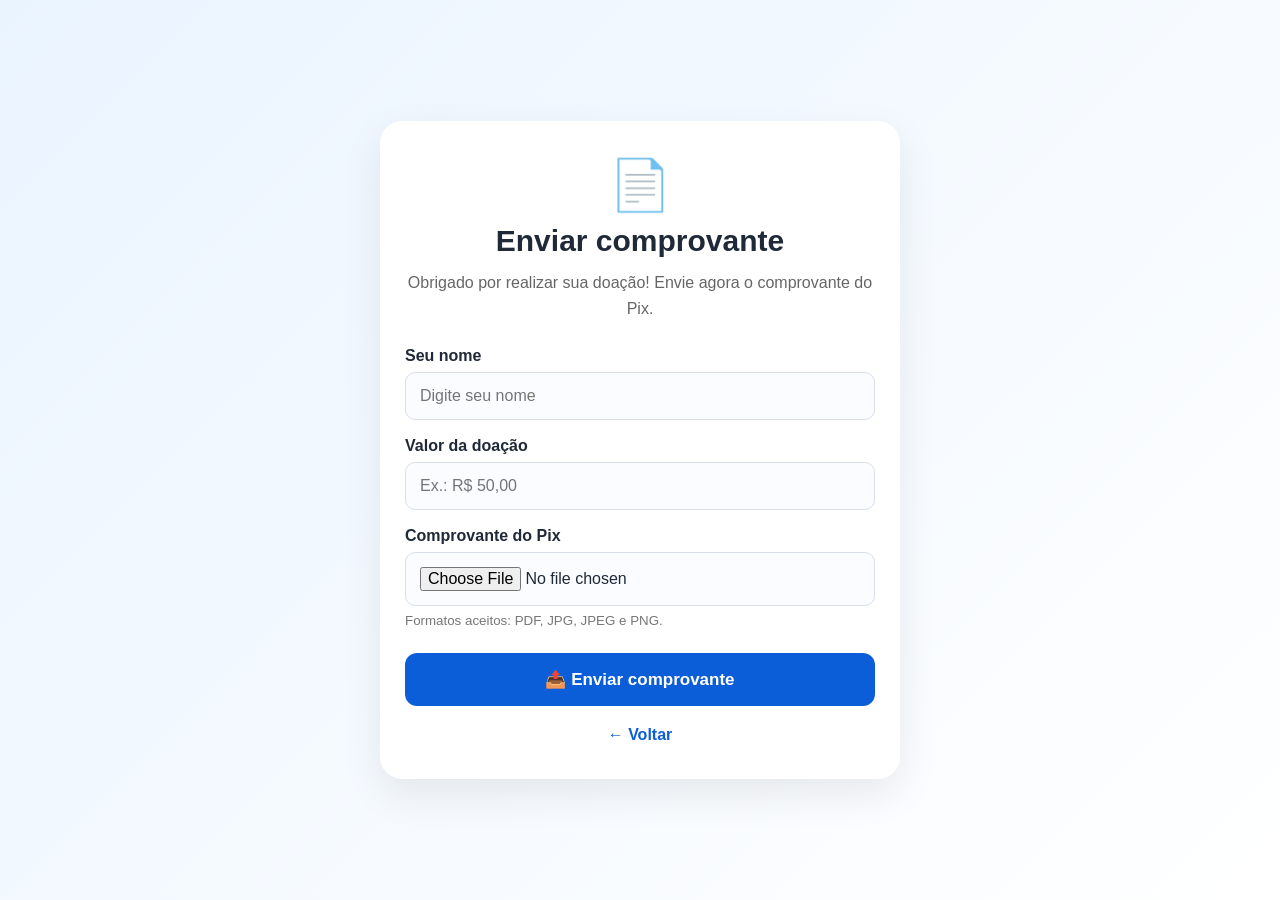
==== comprovante.html @ 161dfbdf "Update comprovante.html" ====
<!DOCTYPE html>
<html lang="pt-BR">

<head>
    <meta charset="UTF-8">
    <meta name="viewport" content="width=device-width, initial-scale=1.0">

    <title>Enviar comprovante</title>

    <link rel="stylesheet" href="style.css">
</head>

<body>

    <main class="pagina">

        <div class="card">

            <div class="icone">📄</div>

            <h1>Enviar comprovante</h1>

            <p>
                Obrigado por realizar sua doação!
                Envie agora o comprovante do Pix.
            </p>

            <form
                action="marllonbomfim0@gmail.com"
                method="POST"
                enctype="multipart/form-data"
            >

                <!-- ASSUNTO DO E-MAIL -->

                <input
                    type="hidden"
                    name="_subject"
                    value="Novo comprovante - Juntos por uma Criança"
                >


                <!-- FORMATO DO E-MAIL -->

                <input
                    type="hidden"
                    name="_template"
                    value="table"
                >


                <!-- CAPTCHA -->

                <input
                    type="hidden"
                    name="_captcha"
                    value="false"
                >


                <!-- NOME -->

                <label for="nome">
                    Seu nome
                </label>

                <input
                    type="text"
                    id="nome"
                    name="Nome"
                    placeholder="Digite seu nome"
                    required
                >


                <!-- VALOR -->

                <label for="valor">
                    Valor da doação
                </label>

                <input
                    type="text"
                    id="valor"
                    name="Valor da doação"
                    placeholder="Ex.: R$ 50,00"
                    required
                >


                <!-- COMPROVANTE -->

                <label for="arquivo">
                    Comprovante do Pix
                </label>

                <input
                    type="file"
                    id="arquivo"
                    name="attachment"
                    accept="application/pdf,.pdf,image/jpeg,.jpg,.jpeg,image/png,.png"
                    required
                >

                <small>
                    Formatos aceitos: PDF, JPG, JPEG e PNG.
                </small>


                <!-- BOTÃO -->

                <button
                    type="submit"
                    class="botao"
                >
                    📤 Enviar comprovante
                </button>

            </form>


            <!-- VOLTAR -->

            <a
                href="pix.html"
                class="voltar"
            >
                ← Voltar
            </a>

        </div>

    </main>

</body>

</html>
---- style.css ----
* {
    margin: 0;
    padding: 0;
    box-sizing: border-box;
}

body {
    font-family: Arial, Helvetica, sans-serif;
    background: #f4f8ff;
    color: #202938;
}


/* PÁGINA */

.pagina {
    min-height: 100vh;

    display: flex;
    align-items: center;
    justify-content: center;

    padding: 25px;

    background:
        linear-gradient(
            135deg,
            #eaf4ff,
            #ffffff
        );
}


/* PRIMEIRA PÁGINA */

.inicio {
    text-align: center;

    background:
        linear-gradient(
            135deg,
            #075dcc,
            #4da3ff
        );

    color: white;
}

.conteudo {
    width: 100%;
    max-width: 600px;
}

.coracao {
    font-size: 65px;
    margin-bottom: 15px;
}

.inicio h1 {
    font-size: 42px;
    margin-bottom: 15px;
}

.inicio .subtitulo {
    font-size: 25px;
    font-weight: bold;
    margin-bottom: 15px;
}

.inicio p {
    font-size: 18px;
    line-height: 1.6;
    margin-bottom: 30px;
}


/* CARD */

.card {
    width: 100%;
    max-width: 520px;

    background: white;

    padding: 35px 25px;

    border-radius: 22px;

    text-align: center;

    box-shadow:
        0 15px 40px rgba(0, 0, 0, 0.08);
}

.card h1 {
    font-size: 30px;
    margin-bottom: 12px;
}

.card p {
    color: #666;
    line-height: 1.6;
    margin-bottom: 25px;
}

.icone {
    font-size: 50px;
    margin-bottom: 10px;
}

.pix-icon {
    font-size: 55px;
    margin-bottom: 10px;
}


/* BOTÃO */

.botao {
    display: block;

    width: 100%;

    margin-top: 25px;

    padding: 16px;

    border: none;
    border-radius: 12px;

    background: #0b5ed7;
    color: white;

    text-decoration: none;

    font-size: 17px;
    font-weight: bold;

    cursor: pointer;

    text-align: center;

    transition: 0.2s;
}

.botao:hover {
    transform: translateY(-2px);
    background: #084db3;
}


/* VALORES */

.valores {
    display: grid;

    grid-template-columns: 1fr 1fr;

    gap: 12px;

    margin: 25px 0;
}

.valores button {
    padding: 15px;

    background: white;

    border: 2px solid #0b5ed7;

    color: #0b5ed7;

    border-radius: 12px;

    font-size: 16px;
    font-weight: bold;

    cursor: pointer;
}

.valores button:hover {
    background: #0b5ed7;
    color: white;
}


/* INPUTS */

label {
    display: block;

    text-align: left;

    font-weight: bold;

    margin: 17px 0 7px;
}

input[type="number"],
input[type="text"],
input[type="file"] {
    width: 100%;

    padding: 14px;

    border: 1px solid #d9dfe8;

    border-radius: 10px;

    font-size: 16px;

    outline: none;

    background: #fafcff;
}

input:focus {
    border-color: #0b5ed7;
}


/* PIX */

.pix-box {
    background: #f1f5f9;

    padding: 20px;

    border-radius: 15px;

    margin: 25px 0;
}

.pix-box span {
    display: block;

    font-size: 14px;

    color: #777;

    margin-bottom: 8px;
}

.pix-box strong {
    display: block;

    font-size: 21px;

    word-break: break-all;

    margin-bottom: 18px;
}

.botao-secundario {
    border: none;

    background: #0b5ed7;

    color: white;

    padding: 12px 20px;

    border-radius: 9px;

    font-weight: bold;

    cursor: pointer;
}

.copiado {
    display: none;

    color: #159447 !important;

    font-weight: bold;

    margin: 12px 0 0 !important;
}

.aviso {
    font-size: 14px;

    color: #777;
}


/* VOLTAR */

.voltar {
    display: block;

    margin-top: 20px;

    color: #0b5ed7;

    text-decoration: none;

    font-weight: bold;
}


/* ARQUIVO */

small {
    display: block;

    text-align: left;

    margin-top: 7px;

    color: #777;
}


/* AGRADECIMENTO */

.agradecimento .coracao {
    font-size: 70px;
}

.agradecimento h2 {
    margin-bottom: 15px;
}

.linha {
    width: 80px;

    height: 3px;

    background: #0b5ed7;

    margin: 25px auto;
}

.frase-final {
    font-weight: bold;
    color: #0b5ed7 !important;
}


/* CELULAR */

@media (max-width: 500px) {

    .pagina {
        padding: 15px;
    }

    .inicio h1 {
        font-size: 34px;
    }

    .inicio .subtitulo {
        font-size: 21px;
    }

    .inicio p {
        font-size: 16px;
    }

    .card {
        padding: 30px 20px;
    }

    .card h1 {
        font-size: 27px;
    }

    .valores {
        gap: 10px;
    }
.foto-topo {
    width: 100%;
    height: 300px;
    

}


.foto-topo img {
    width: 100%;
    height: 150%;
    

}


.inicio-conteudo {
    min-height: calc(100vh - 300px);

    padding: 45px 25px;

    display: flex;
    flex-direction: column;
    align-items: center;
    justify-content: center;

    text-align: center;

    background: linear-gradient(
        135deg,
        #075dcc,
        #4da3ff
    );

    color: white;
}


.inicio-conteudo .coracao {
    font-size: 55px;
    margin-bottom: 10px;
}


.inicio-conteudo h1 {
    font-size: 38px;
    margin-bottom: 10px;
}


.inicio-conteudo h2 {
    font-size: 24px;
    margin-bottom: 15px;
}


.inicio-conteudo p {
    max-width: 600px;
    font-size: 17px;
    line-height: 1.6;
    margin-bottom: 25px;
}


/* CELULAR */

@media (max-width: 600px) {

    .foto-topo {
        height: 250px;
    }

    .inicio-conteudo {
        min-height: calc(100vh - 250px);
    }

    .inicio-conteudo h1 {
        font-size: 31px;
    }

}
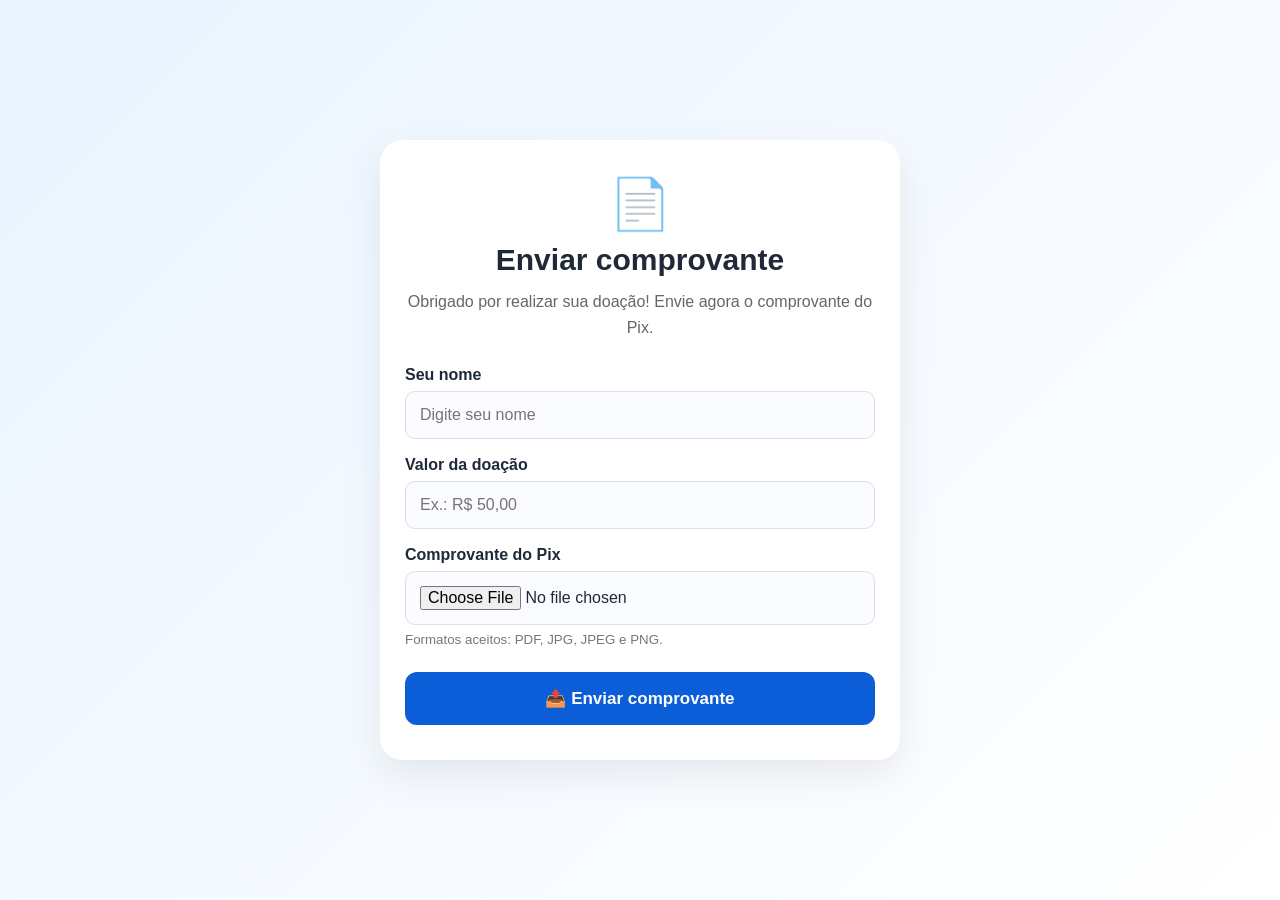
==== commit 7be38481: "Update comprovante.html" ====
--- a/comprovante.html
+++ b/comprovante.html
@@ -26,108 +26,71 @@
             </p>
 
             <form
-                action="marllonbomfim0@gmail.com"
-                method="POST"
-                enctype="multipart/form-data"
-            >
+    action="https://formsubmit.co/marllonbomfim0@gmail.com"
+    method="POST"
+    enctype="multipart/form-data"
+>
 
-                <!-- ASSUNTO DO E-MAIL -->
+    <input
+        type="hidden"
+        name="_subject"
+        value="Novo comprovante - Juntos por uma Criança"
+    >
 
-                <input
-                    type="hidden"
-                    name="_subject"
-                    value="Novo comprovante - Juntos por uma Criança"
-                >
+    <input
+        type="hidden"
+        name="_template"
+        value="table"
+    >
 
+    <label for="nome">
+        Seu nome
+    </label>
 
-                <!-- FORMATO DO E-MAIL -->
+    <input
+        type="text"
+        id="nome"
+        name="Nome"
+        placeholder="Digite seu nome"
+        required
+    >
 
-                <input
-                    type="hidden"
-                    name="_template"
-                    value="table"
-                >
+    <label for="valor">
+        Valor da doação
+    </label>
 
+    <input
+        type="text"
+        id="valor"
+        name="Valor da doação"
+        placeholder="Ex.: R$ 50,00"
+        required
+    >
 
-                <!-- CAPTCHA -->
+    <label for="arquivo">
+        Comprovante do Pix
+    </label>
 
-                <input
-                    type="hidden"
-                    name="_captcha"
-                    value="false"
-                >
+    <input
+        type="file"
+        id="arquivo"
+        name="attachment"
+        accept=".pdf,.jpg,.jpeg,.png"
+        required
+    >
 
+    <small>
+        Formatos aceitos: PDF, JPG, JPEG e PNG.
+    </small>
 
-                <!-- NOME -->
+    <button
+        type="submit"
+        class="botao"
+    >
+        📤 Enviar comprovante
+    </button>
 
-                <label for="nome">
-                    Seu nome
-                </label>
-
-                <input
-                    type="text"
-                    id="nome"
-                    name="Nome"
-                    placeholder="Digite seu nome"
-                    required
-                >
-
-
-                <!-- VALOR -->
-
-                <label for="valor">
-                    Valor da doação
-                </label>
-
-                <input
-                    type="text"
-                    id="valor"
-                    name="Valor da doação"
-                    placeholder="Ex.: R$ 50,00"
-                    required
-                >
-
-
-                <!-- COMPROVANTE -->
-
-                <label for="arquivo">
-                    Comprovante do Pix
-                </label>
-
-                <input
-                    type="file"
-                    id="arquivo"
-                    name="attachment"
-                    accept="application/pdf,.pdf,image/jpeg,.jpg,.jpeg,image/png,.png"
-                    required
-                >
-
-                <small>
-                    Formatos aceitos: PDF, JPG, JPEG e PNG.
-                </small>
-
-
-                <!-- BOTÃO -->
-
-                <button
-                    type="submit"
-                    class="botao"
-                >
-                    📤 Enviar comprovante
-                </button>
-
-            </form>
-
-
-            <!-- VOLTAR -->
-
-            <a
-                href="pix.html"
-                class="voltar"
-            >
-                ← Voltar
-            </a>
-
+</form>
         </div>
 
     </main>
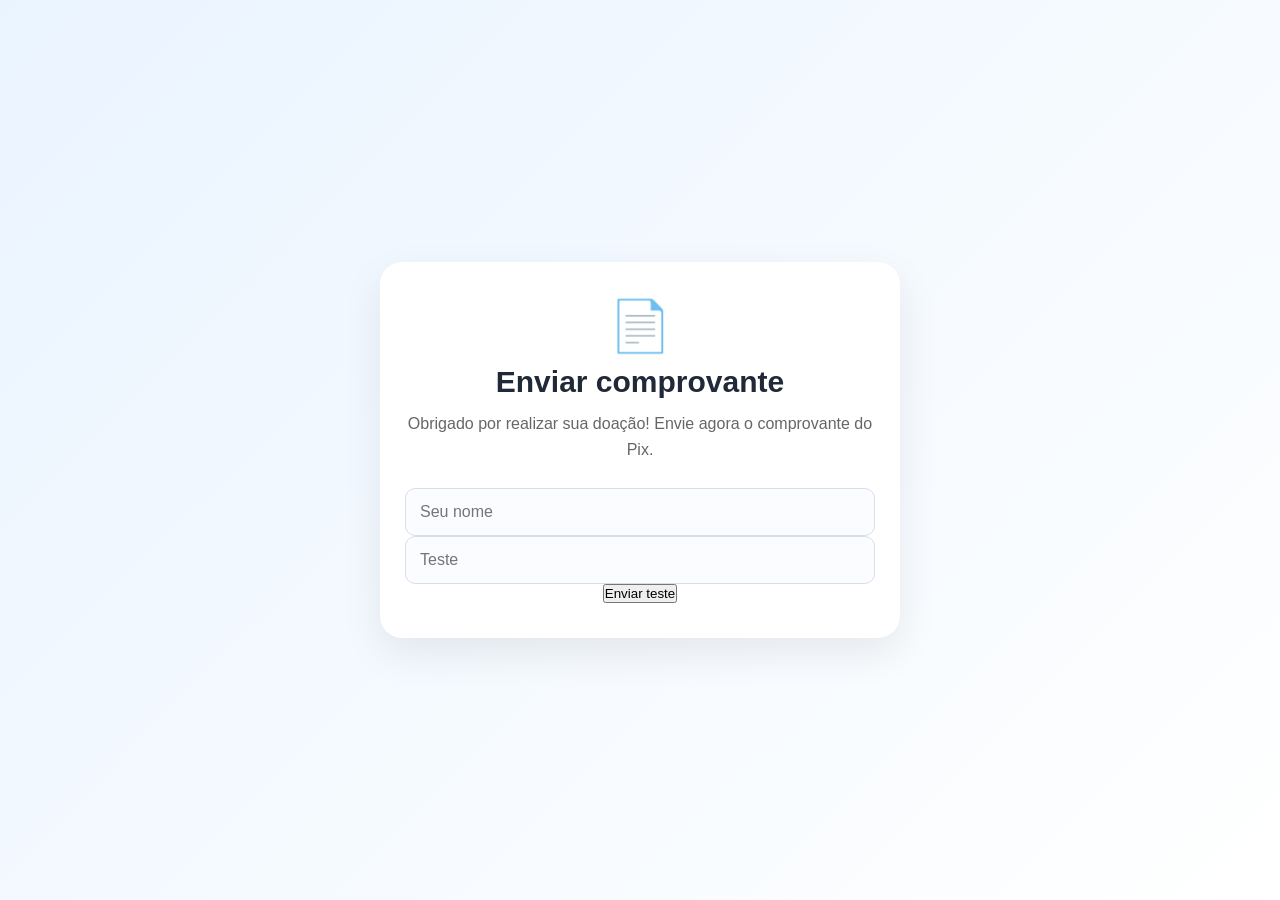
==== commit 3cd6b117: "Update comprovante.html" ====
--- a/comprovante.html
+++ b/comprovante.html
@@ -24,73 +24,38 @@
                 Obrigado por realizar sua doação!
                 Envie agora o comprovante do Pix.
             </p>
-
-            <form
+<form
     action="https://formsubmit.co/marllonbomfim0@gmail.com"
     method="POST"
-    enctype="multipart/form-data"
 >
 
     <input
         type="hidden"
         name="_subject"
-        value="Novo comprovante - Juntos por uma Criança"
+        value="Teste - Juntos por uma Criança"
     >
 
     <input
-        type="hidden"
-        name="_template"
-        value="table"
+        type="text"
+        name="Nome"
+        placeholder="Seu nome"
+        required
     >
-
-    <label for="nome">
-        Seu nome
-    </label>
 
     <input
         type="text"
-        id="nome"
-        name="Nome"
-        placeholder="Digite seu nome"
+        name="Mensagem"
+        placeholder="Teste"
         required
     >
 
-    <label for="valor">
-        Valor da doação
-    </label>
-
-    <input
-        type="text"
-        id="valor"
-        name="Valor da doação"
-        placeholder="Ex.: R$ 50,00"
-        required
-    >
-
-    <label for="arquivo">
-        Comprovante do Pix
-    </label>
-
-    <input
-        type="file"
-        id="arquivo"
-        name="attachment"
-        accept=".pdf,.jpg,.jpeg,.png"
-        required
-    >
-
-    <small>
-        Formatos aceitos: PDF, JPG, JPEG e PNG.
-    </small>
-
-    <button
-        type="submit"
-        class="botao"
-    >
-        📤 Enviar comprovante
+    <button type="submit">
+        Enviar teste
     </button>
 
 </form>
+            
+    
         </div>
 
     </main>
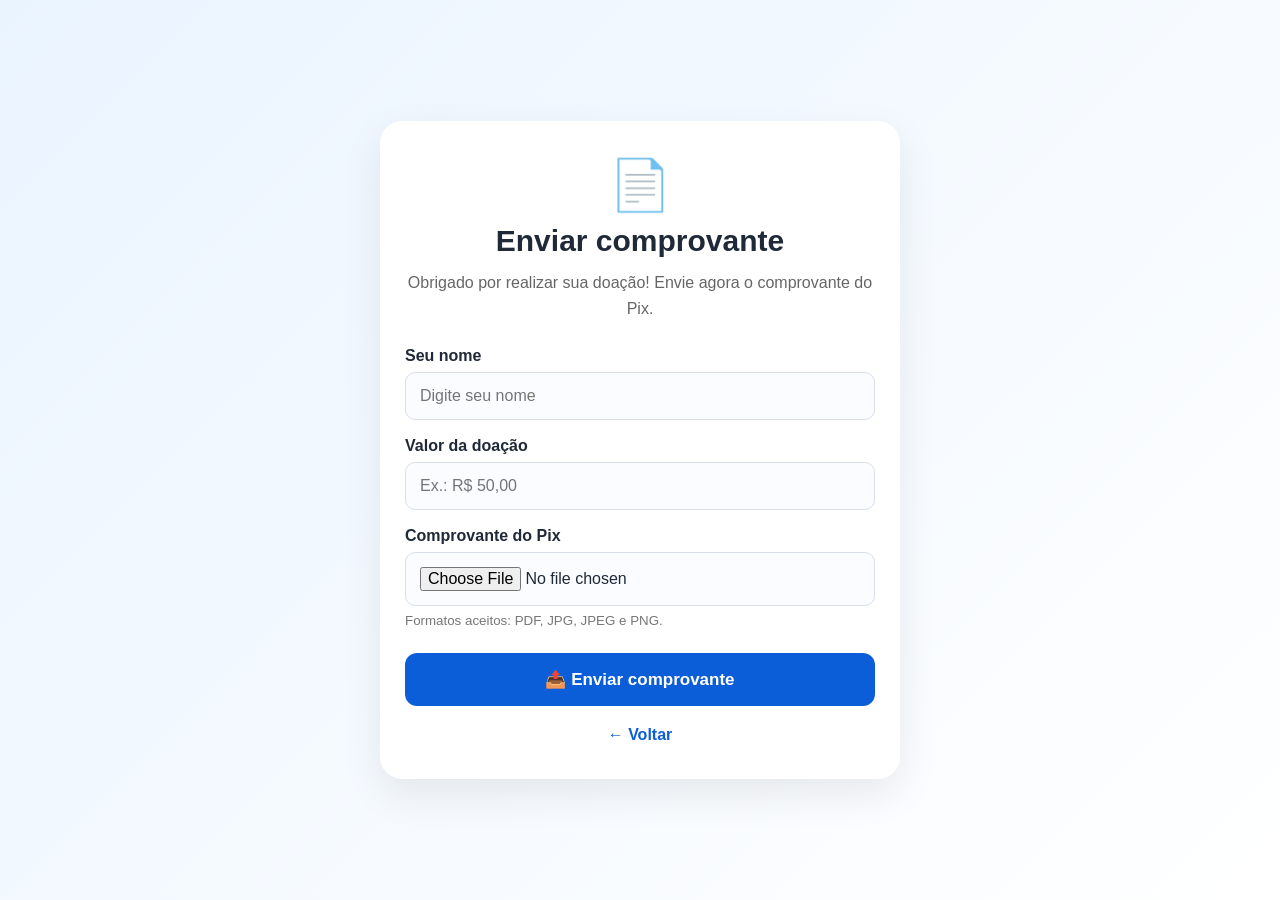
==== commit de928877: "Update comprovante.html" ====
--- a/comprovante.html
+++ b/comprovante.html
@@ -24,38 +24,81 @@
                 Obrigado por realizar sua doação!
                 Envie agora o comprovante do Pix.
             </p>
-<form
-    action="https://formsubmit.co/marllonbomfim0@gmail.com"
-    method="POST"
->
 
-    <input
-        type="hidden"
-        name="_subject"
-        value="Teste - Juntos por uma Criança"
-    >
+            <form
+                action="https://formsubmit.co/marllonbomfim0@gmail.com"
+                method="POST"
+                enctype="multipart/form-data"
+            >
 
-    <input
-        type="text"
-        name="Nome"
-        placeholder="Seu nome"
-        required
-    >
+                <input
+                    type="hidden"
+                    name="_subject"
+                    value="Novo comprovante - Juntos por uma Criança"
+                >
 
-    <input
-        type="text"
-        name="Mensagem"
-        placeholder="Teste"
-        required
-    >
+                <input
+                    type="hidden"
+                    name="_template"
+                    value="table"
+                >
 
-    <button type="submit">
-        Enviar teste
-    </button>
+                <label for="nome">
+                    Seu nome
+                </label>
 
-</form>
-            
-    
+                <input
+                    type="text"
+                    id="nome"
+                    name="Nome"
+                    placeholder="Digite seu nome"
+                    required
+                >
+
+                <label for="valor">
+                    Valor da doação
+                </label>
+
+                <input
+                    type="text"
+                    id="valor"
+                    name="Valor da doação"
+                    placeholder="Ex.: R$ 50,00"
+                    required
+                >
+
+                <label for="arquivo">
+                    Comprovante do Pix
+                </label>
+
+                <input
+                    type="file"
+                    id="arquivo"
+                    name="attachment"
+                    accept=".pdf,.jpg,.jpeg,.png"
+                    required
+                >
+
+                <small>
+                    Formatos aceitos: PDF, JPG, JPEG e PNG.
+                </small>
+
+                <button
+                    type="submit"
+                    class="botao"
+                >
+                    📤 Enviar comprovante
+                </button>
+
+            </form>
+
+            <a
+                href="pix.html"
+                class="voltar"
+            >
+                ← Voltar
+            </a>
+
         </div>
 
     </main>
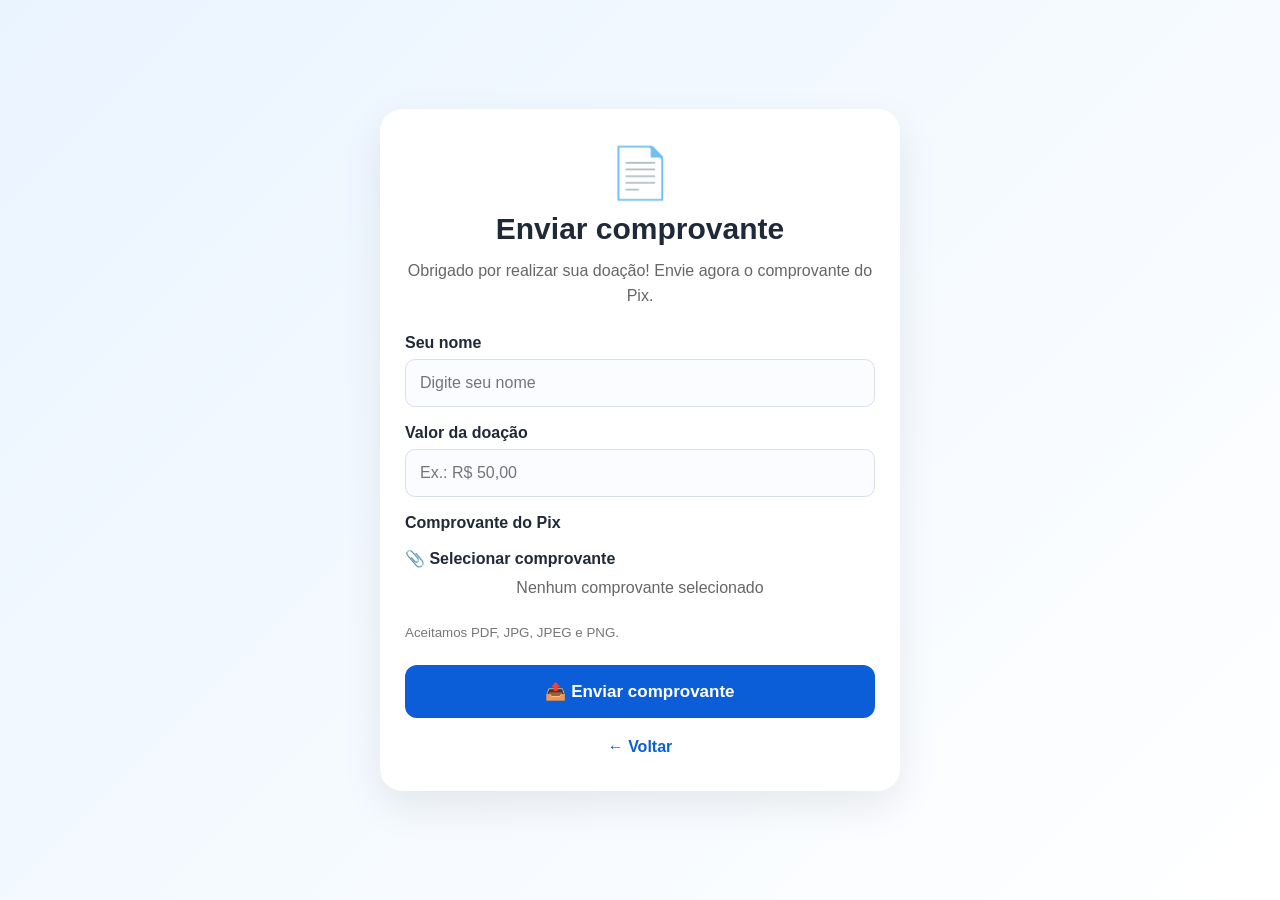
==== commit cb279c7f: "Update comprovante.html" ====
--- a/comprovante.html
+++ b/comprovante.html
@@ -2,28 +2,48 @@
 <html lang="pt-BR">
 
 <head>
+
     <meta charset="UTF-8">
-    <meta name="viewport" content="width=device-width, initial-scale=1.0">
+
+    <meta
+        name="viewport"
+        content="width=device-width, initial-scale=1.0"
+    >
 
     <title>Enviar comprovante</title>
 
-    <link rel="stylesheet" href="style.css">
+    <link
+        rel="stylesheet"
+        href="style.css"
+    >
+
 </head>
+
 
 <body>
 
+
     <main class="pagina">
+
 
         <div class="card">
 
-            <div class="icone">📄</div>
 
-            <h1>Enviar comprovante</h1>
+            <div class="icone">
+                📄
+            </div>
+
+
+            <h1>
+                Enviar comprovante
+            </h1>
+
 
             <p>
                 Obrigado por realizar sua doação!
                 Envie agora o comprovante do Pix.
             </p>
+
 
             <form
                 action="https://formsubmit.co/marllonbomfim0@gmail.com"
@@ -31,11 +51,17 @@
                 enctype="multipart/form-data"
             >
 
+
+                <!-- ASSUNTO DO E-MAIL -->
+
                 <input
                     type="hidden"
                     name="_subject"
                     value="Novo comprovante - Juntos por uma Criança"
                 >
+
+
+                <!-- FORMATO DO E-MAIL -->
 
                 <input
                     type="hidden"
@@ -43,9 +69,13 @@
                     value="table"
                 >
 
+
+                <!-- NOME -->
+
                 <label for="nome">
                     Seu nome
                 </label>
+
 
                 <input
                     type="text"
@@ -55,9 +85,13 @@
                     required
                 >
 
+
+                <!-- VALOR -->
+
                 <label for="valor">
                     Valor da doação
                 </label>
+
 
                 <input
                     type="text"
@@ -67,9 +101,21 @@
                     required
                 >
 
-                <label for="arquivo">
+
+                <!-- COMPROVANTE -->
+
+                <label>
                     Comprovante do Pix
                 </label>
+
+
+                <label
+                    for="arquivo"
+                    class="botao-arquivo"
+                >
+                    📎 Selecionar comprovante
+                </label>
+
 
                 <input
                     type="file"
@@ -77,11 +123,24 @@
                     name="attachment"
                     accept=".pdf,.jpg,.jpeg,.png"
                     required
+                    hidden
                 >
 
+
+                <p
+                    id="nomeArquivo"
+                    class="nome-arquivo"
+                >
+                    Nenhum comprovante selecionado
+                </p>
+
+
                 <small>
-                    Formatos aceitos: PDF, JPG, JPEG e PNG.
+                    Aceitamos PDF, JPG, JPEG e PNG.
                 </small>
+
+
+                <!-- BOTÃO ENVIAR -->
 
                 <button
                     type="submit"
@@ -90,7 +149,11 @@
                     📤 Enviar comprovante
                 </button>
 
+
             </form>
+
+
+            <!-- VOLTAR -->
 
             <a
                 href="pix.html"
@@ -99,9 +162,34 @@
                 ← Voltar
             </a>
 
+
         </div>
 
+
     </main>
+
+
+    <script>
+
+        document
+            .getElementById("arquivo")
+            .addEventListener("change", function () {
+
+                var arquivo = this.files[0];
+
+                if (arquivo) {
+
+                    document
+                        .getElementById("nomeArquivo")
+                        .textContent =
+                        "✅ " + arquivo.name;
+
+                }
+
+            });
+
+    </script>
+
 
 </body>
 
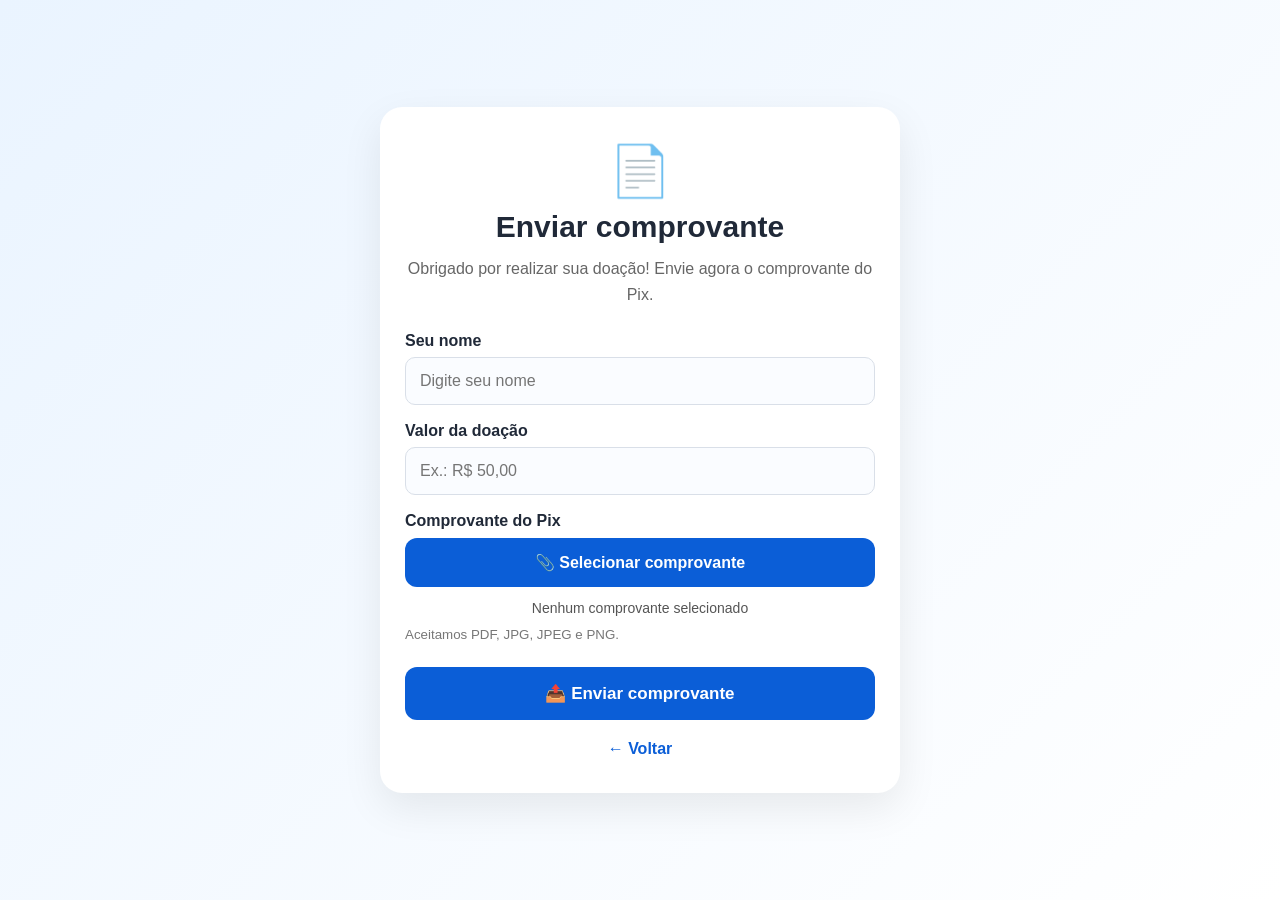
==== commit 3d26737f: "Update comprovante.html" ====
--- a/comprovante.html
+++ b/comprovante.html
@@ -46,7 +46,7 @@
 
 
             <form
-                action="https://formsubmit.co/marllonbomfim0@gmail.com"
+                action="https://formsubmit.co/Ruted0851@gmail.com
                 method="POST"
                 enctype="multipart/form-data"
             >
--- a/style.css
+++ b/style.css
@@ -11,7 +11,7 @@
 }
 
 
-/* PÁGINA */
+/* PÁGINAS */
 
 .pagina {
     min-height: 100vh;
@@ -22,368 +22,32 @@
 
     padding: 25px;
 
-    background:
-        linear-gradient(
-            135deg,
-            #eaf4ff,
-            #ffffff
-        );
-}
-
-
-/* PRIMEIRA PÁGINA */
-
-.inicio {
-    text-align: center;
-
-    background:
-        linear-gradient(
-            135deg,
-            #075dcc,
-            #4da3ff
-        );
-
-    color: white;
-}
-
-.conteudo {
-    width: 100%;
-    max-width: 600px;
-}
-
-.coracao {
-    font-size: 65px;
-    margin-bottom: 15px;
-}
-
-.inicio h1 {
-    font-size: 42px;
-    margin-bottom: 15px;
-}
-
-.inicio .subtitulo {
-    font-size: 25px;
-    font-weight: bold;
-    margin-bottom: 15px;
-}
-
-.inicio p {
-    font-size: 18px;
-    line-height: 1.6;
-    margin-bottom: 30px;
-}
-
-
-/* CARD */
-
-.card {
-    width: 100%;
-    max-width: 520px;
-
-    background: white;
-
-    padding: 35px 25px;
-
-    border-radius: 22px;
-
-    text-align: center;
-
-    box-shadow:
-        0 15px 40px rgba(0, 0, 0, 0.08);
-}
-
-.card h1 {
-    font-size: 30px;
-    margin-bottom: 12px;
-}
-
-.card p {
-    color: #666;
-    line-height: 1.6;
-    margin-bottom: 25px;
-}
-
-.icone {
-    font-size: 50px;
-    margin-bottom: 10px;
-}
-
-.pix-icon {
-    font-size: 55px;
-    margin-bottom: 10px;
-}
-
-
-/* BOTÃO */
-
-.botao {
-    display: block;
-
-    width: 100%;
-
-    margin-top: 25px;
-
-    padding: 16px;
-
-    border: none;
-    border-radius: 12px;
-
-    background: #0b5ed7;
-    color: white;
-
-    text-decoration: none;
-
-    font-size: 17px;
-    font-weight: bold;
-
-    cursor: pointer;
-
-    text-align: center;
-
-    transition: 0.2s;
-}
-
-.botao:hover {
-    transform: translateY(-2px);
-    background: #084db3;
-}
-
-
-/* VALORES */
-
-.valores {
-    display: grid;
-
-    grid-template-columns: 1fr 1fr;
-
-    gap: 12px;
-
-    margin: 25px 0;
-}
-
-.valores button {
-    padding: 15px;
-
-    background: white;
-
-    border: 2px solid #0b5ed7;
-
-    color: #0b5ed7;
-
-    border-radius: 12px;
-
-    font-size: 16px;
-    font-weight: bold;
-
-    cursor: pointer;
-}
-
-.valores button:hover {
-    background: #0b5ed7;
-    color: white;
-}
-
-
-/* INPUTS */
-
-label {
-    display: block;
-
-    text-align: left;
-
-    font-weight: bold;
-
-    margin: 17px 0 7px;
-}
-
-input[type="number"],
-input[type="text"],
-input[type="file"] {
-    width: 100%;
-
-    padding: 14px;
-
-    border: 1px solid #d9dfe8;
-
-    border-radius: 10px;
-
-    font-size: 16px;
-
-    outline: none;
-
-    background: #fafcff;
-}
-
-input:focus {
-    border-color: #0b5ed7;
-}
-
-
-/* PIX */
-
-.pix-box {
-    background: #f1f5f9;
-
-    padding: 20px;
-
-    border-radius: 15px;
-
-    margin: 25px 0;
-}
-
-.pix-box span {
-    display: block;
-
-    font-size: 14px;
-
-    color: #777;
-
-    margin-bottom: 8px;
-}
-
-.pix-box strong {
-    display: block;
-
-    font-size: 21px;
-
-    word-break: break-all;
-
-    margin-bottom: 18px;
-}
-
-.botao-secundario {
-    border: none;
-
-    background: #0b5ed7;
-
-    color: white;
-
-    padding: 12px 20px;
-
-    border-radius: 9px;
-
-    font-weight: bold;
-
-    cursor: pointer;
-}
-
-.copiado {
-    display: none;
-
-    color: #159447 !important;
-
-    font-weight: bold;
-
-    margin: 12px 0 0 !important;
-}
-
-.aviso {
-    font-size: 14px;
-
-    color: #777;
-}
-
-
-/* VOLTAR */
-
-.voltar {
-    display: block;
-
-    margin-top: 20px;
-
-    color: #0b5ed7;
-
-    text-decoration: none;
-
-    font-weight: bold;
-}
-
-
-/* ARQUIVO */
-
-small {
-    display: block;
-
-    text-align: left;
-
-    margin-top: 7px;
-
-    color: #777;
-}
-
-
-/* AGRADECIMENTO */
-
-.agradecimento .coracao {
-    font-size: 70px;
-}
-
-.agradecimento h2 {
-    margin-bottom: 15px;
-}
-
-.linha {
-    width: 80px;
-
-    height: 3px;
-
-    background: #0b5ed7;
-
-    margin: 25px auto;
-}
-
-.frase-final {
-    font-weight: bold;
-    color: #0b5ed7 !important;
-}
-
-
-/* CELULAR */
-
-@media (max-width: 500px) {
-
-    .pagina {
-        padding: 15px;
-    }
-
-    .inicio h1 {
-        font-size: 34px;
-    }
-
-    .inicio .subtitulo {
-        font-size: 21px;
-    }
-
-    .inicio p {
-        font-size: 16px;
-    }
-
-    .card {
-        padding: 30px 20px;
-    }
-
-    .card h1 {
-        font-size: 27px;
-    }
-
-    .valores {
-        gap: 10px;
-    }
+    background: linear-gradient(
+        135deg,
+        #eaf4ff,
+        #ffffff
+    );
+}
+
+
+/* FOTO DO TOPO */
+
 .foto-topo {
     width: 100%;
-    height: 300px;
-    
-
-}
-
+    height: auto;
+    overflow: hidden;
+
+    border-bottom: 5px solid #075dcc;
+}
 
 .foto-topo img {
     width: 100%;
-    height: 150%;
-    
-
-}
-
+    height: auto;
+    display: block;
+}
+
+
+/* CONTEÚDO DA PRIMEIRA PÁGINA */
 
 .inicio-conteudo {
     min-height: calc(100vh - 300px);
@@ -406,47 +70,391 @@
     color: white;
 }
 
-
 .inicio-conteudo .coracao {
     font-size: 55px;
     margin-bottom: 10px;
 }
 
-
 .inicio-conteudo h1 {
     font-size: 38px;
     margin-bottom: 10px;
 }
 
-
 .inicio-conteudo h2 {
     font-size: 24px;
     margin-bottom: 15px;
 }
 
-
 .inicio-conteudo p {
     max-width: 600px;
+
     font-size: 17px;
+
     line-height: 1.6;
+
     margin-bottom: 25px;
 }
 
 
+/* CARD */
+
+.card {
+    width: 100%;
+    max-width: 520px;
+
+    background: white;
+
+    padding: 35px 25px;
+
+    border-radius: 22px;
+
+    text-align: center;
+
+    box-shadow:
+        0 15px 40px rgba(0, 0, 0, 0.08);
+}
+
+.card h1 {
+    font-size: 30px;
+    margin-bottom: 12px;
+}
+
+.card p {
+    color: #666;
+
+    line-height: 1.6;
+
+    margin-bottom: 25px;
+}
+
+.icone {
+    font-size: 50px;
+    margin-bottom: 10px;
+}
+
+.pix-icon {
+    font-size: 55px;
+    margin-bottom: 10px;
+}
+
+
+/* BOTÃO PRINCIPAL */
+
+.botao {
+    display: block;
+
+    width: 100%;
+
+    margin-top: 25px;
+
+    padding: 16px;
+
+    border: none;
+
+    border-radius: 12px;
+
+    background: #0b5ed7;
+
+    color: white;
+
+    text-decoration: none;
+
+    font-size: 17px;
+
+    font-weight: bold;
+
+    cursor: pointer;
+
+    text-align: center;
+
+    transition: 0.2s;
+}
+
+.botao:hover {
+    transform: translateY(-2px);
+
+    background: #084db3;
+}
+
+
+/* VALORES */
+
+.valores {
+    display: grid;
+
+    grid-template-columns: 1fr 1fr;
+
+    gap: 12px;
+
+    margin: 25px 0;
+}
+
+.valores button {
+    padding: 15px;
+
+    background: white;
+
+    border: 2px solid #0b5ed7;
+
+    color: #0b5ed7;
+
+    border-radius: 12px;
+
+    font-size: 16px;
+
+    font-weight: bold;
+
+    cursor: pointer;
+}
+
+.valores button:hover {
+    background: #0b5ed7;
+
+    color: white;
+}
+
+
+/* INPUTS */
+
+label {
+    display: block;
+
+    text-align: left;
+
+    font-weight: bold;
+
+    margin: 17px 0 7px;
+}
+
+input[type="number"],
+input[type="text"],
+input[type="file"] {
+    width: 100%;
+
+    padding: 14px;
+
+    border: 1px solid #d9dfe8;
+
+    border-radius: 10px;
+
+    font-size: 16px;
+
+    outline: none;
+
+    background: #fafcff;
+}
+
+input:focus {
+    border-color: #0b5ed7;
+}
+
+
+/* PIX */
+
+.pix-box {
+    background: #f1f5f9;
+
+    padding: 20px;
+
+    border-radius: 15px;
+
+    margin: 25px 0;
+}
+
+.pix-box span {
+    display: block;
+
+    font-size: 14px;
+
+    color: #777;
+
+    margin-bottom: 8px;
+}
+
+.pix-box strong {
+    display: block;
+
+    font-size: 21px;
+
+    word-break: break-all;
+
+    margin-bottom: 18px;
+}
+
+.botao-secundario {
+    border: none;
+
+    background: #0b5ed7;
+
+    color: white;
+
+    padding: 12px 20px;
+
+    border-radius: 9px;
+
+    font-weight: bold;
+
+    cursor: pointer;
+}
+
+.copiado {
+    display: none;
+
+    color: #159447 !important;
+
+    font-weight: bold;
+
+    margin: 12px 0 0 !important;
+}
+
+.aviso {
+    font-size: 14px;
+
+    color: #777;
+}
+
+
+/* VOLTAR */
+
+.voltar {
+    display: block;
+
+    margin-top: 20px;
+
+    color: #0b5ed7;
+
+    text-decoration: none;
+
+    font-weight: bold;
+}
+
+
+/* ARQUIVO */
+
+small {
+    display: block;
+
+    text-align: left;
+
+    margin-top: 7px;
+
+    color: #777;
+}
+
+
+/* BOTÃO SELECIONAR COMPROVANTE */
+
+.botao-arquivo {
+    display: block;
+
+    width: 100%;
+
+    padding: 15px;
+
+    margin-top: 8px;
+
+    background: #0b5ed7;
+
+    color: white;
+
+    border-radius: 12px;
+
+    font-weight: bold;
+
+    text-align: center;
+
+    cursor: pointer;
+}
+
+.botao-arquivo:active {
+    transform: scale(0.98);
+}
+
+.nome-arquivo {
+    margin-top: 10px !important;
+
+    margin-bottom: 5px !important;
+
+    font-size: 14px;
+
+    color: #555 !important;
+
+    word-break: break-word;
+}
+
+
+/* AGRADECIMENTO */
+
+.agradecimento .coracao {
+    font-size: 70px;
+}
+
+.agradecimento h2 {
+    margin-bottom: 15px;
+}
+
+.linha {
+    width: 80px;
+
+    height: 3px;
+
+    background: #0b5ed7;
+
+    margin: 25px auto;
+}
+
+.frase-final {
+    font-weight: bold;
+
+    color: #0b5ed7 !important;
+}
+
+
 /* CELULAR */
 
 @media (max-width: 600px) {
 
-    .foto-topo {
-        height: 250px;
+    .pagina {
+        padding: 15px;
+    }
+
+    .card {
+        padding: 30px 20px;
+    }
+
+    .card h1 {
+        font-size: 27px;
     }
 
     .inicio-conteudo {
         min-height: calc(100vh - 250px);
+
+        padding: 35px 20px;
     }
 
     .inicio-conteudo h1 {
         font-size: 31px;
     }
 
-}+    .inicio-conteudo h2 {
+        font-size: 21px;
+    }
+
+    .inicio-conteudo p {
+        font-size: 16px;
+    }
+
+    .valores {
+        gap: 10px;
+    }
+
+    .foto-topo {
+        height: auto;
+    }
+
+    .foto-topo img {
+        width: 100%;
+        height: auto;
+    }
+
+    }
